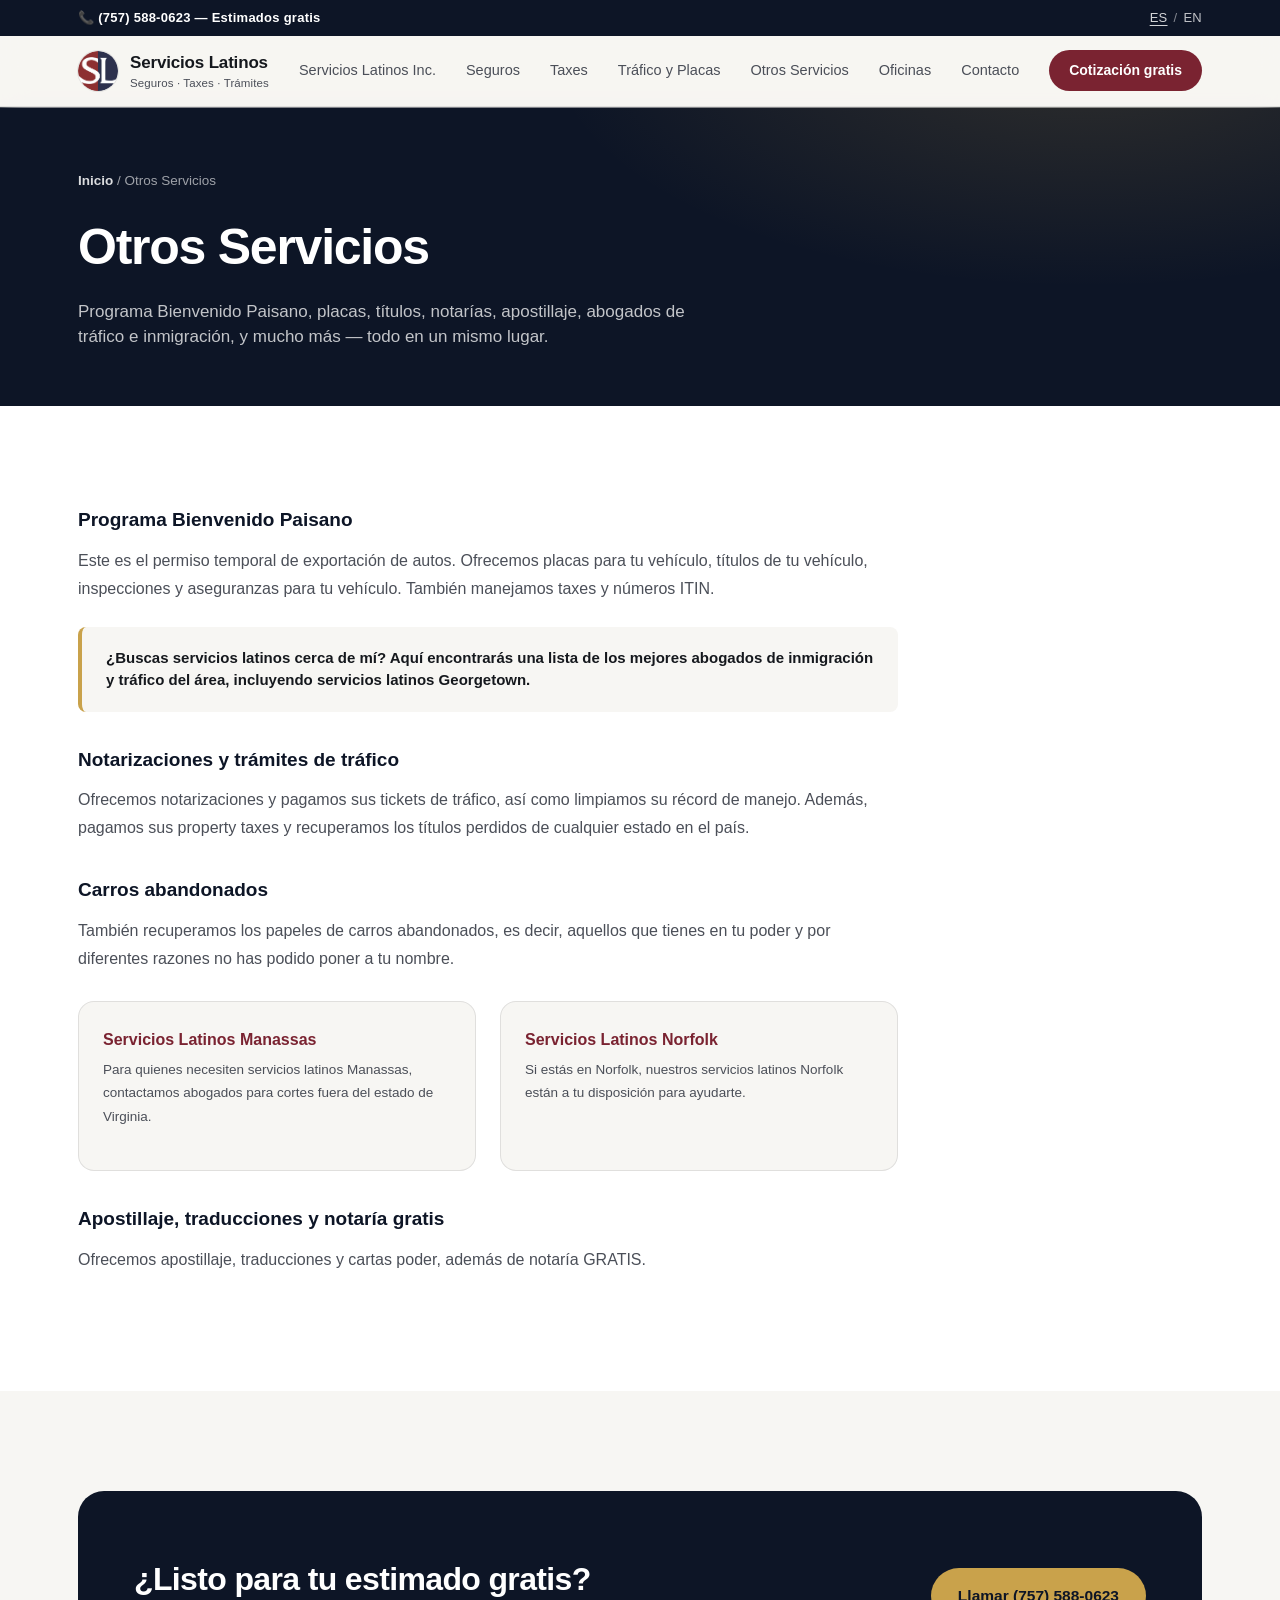
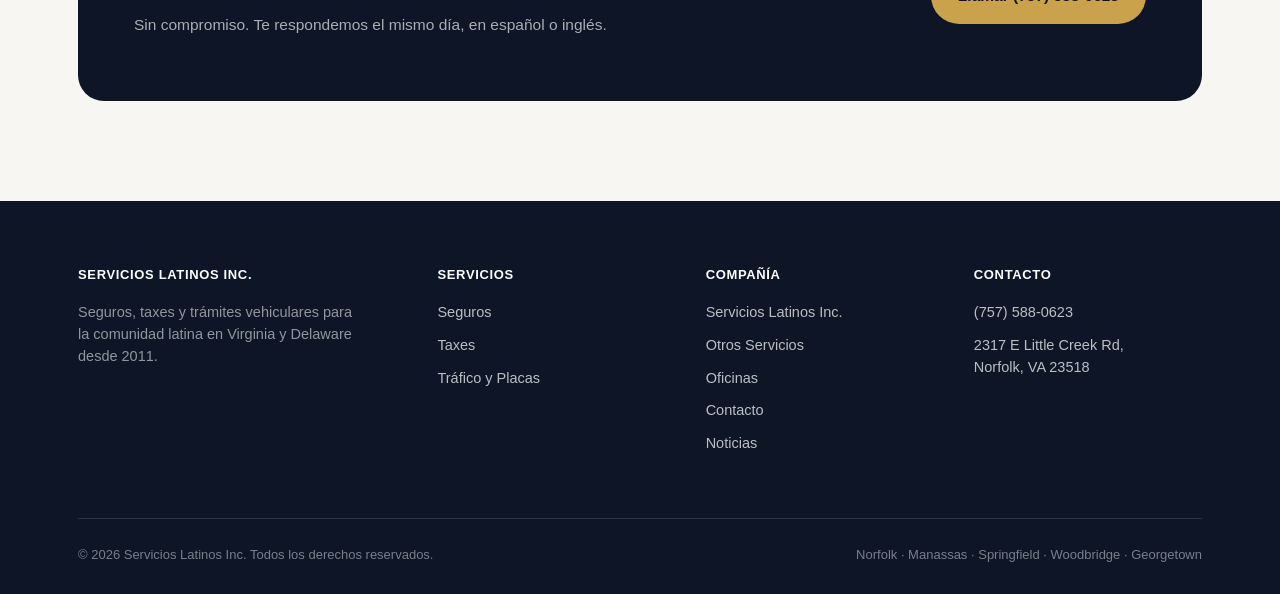
==== otros-servicios.html @ cc7e4045 "Add files via upload" ====
<!DOCTYPE html>
<html lang="es">
<head>
<meta charset="UTF-8">
<meta name="viewport" content="width=device-width, initial-scale=1.0">
<title>Otros Servicios — Servicios Latinos Inc.</title>
<link rel="stylesheet" href="styles.css">
<link rel="icon" type="image/png" href="[data-uri]">
</head>
<body>

<a href="#main" class="skip-link">Saltar al contenido</a>

<div class="utility">
  <div class="wrap">
    <a href="tel:7575880623" class="phone"><span data-i18n="utility.phone">📞 (757) 588-0623 — Estimados gratis</span></a>
    <div class="langs"><a href="#" class="lang-link active" data-lang="es">ES</a><span>/</span><a href="#" class="lang-link" data-lang="en">EN</a></div>
  </div>
</div>

<header class="main">
  <nav class="wrap">
    <a href="index.html" class="brand">
      <img class="brand-mark" src="[data-uri]" alt="Servicios Latinos Inc. logo" loading="lazy">
      <span class="brand-name">Servicios Latinos<small>Seguros · Taxes · Trámites</small></span>
    </a>
    <div class="nav-links">
      <a href="index.html#nosotros" data-i18n="nav.nosotros">Servicios Latinos Inc.</a>
      <a href="seguros.html" data-i18n="nav.seguros">Seguros</a>
      <a href="taxes.html" data-i18n="nav.taxes">Taxes</a>
      <a href="trafico.html" data-i18n="nav.trafico">Tráfico y Placas</a>
      <a href="otros-servicios.html" data-i18n="nav.otros">Otros Servicios</a>
      <a href="index.html#oficinas" data-i18n="nav.oficinas">Oficinas</a>
      <a href="index.html#contacto" data-i18n="nav.contacto">Contacto</a>
    </div>
    <a href="index.html#contacto" class="nav-cta" data-i18n="nav.cta">Cotización gratis</a>
    <button class="nav-toggle" id="navToggle" aria-label="Menu" aria-expanded="false"><span class="bar"></span><span class="bar"></span></button>
  </nav>
  <div class="mobile-menu" id="mobileMenu">
    <div class="wrap">

      <a href="index.html#nosotros" data-i18n="nav.nosotros">Servicios Latinos Inc.</a>
      <a href="seguros.html" data-i18n="nav.seguros">Seguros</a>
      <a href="taxes.html" data-i18n="nav.taxes">Taxes</a>
      <a href="trafico.html" data-i18n="nav.trafico">Tráfico y Placas</a>
      <a href="otros-servicios.html" data-i18n="nav.otros">Otros Servicios</a>
      <a href="index.html#oficinas" data-i18n="nav.oficinas">Oficinas</a>
      <a href="index.html#contacto" data-i18n="nav.contacto">Contacto</a>
    
      <a href="index.html#contacto" class="nav-cta" data-i18n="nav.cta">Cotización gratis</a>
    </div>
  </div>
</header>

<main id="main">

  <!-- PAGE HEADER -->
  <section class="page-header">
    <div class="wrap">
      <div class="breadcrumb"><a href="index.html" data-i18n="pg.breadcrumb_home">Inicio</a> / <span data-i18n="nav.otros">Otros Servicios</span></div>
      <h1 data-i18n="pg.title">Otros Servicios</h1>
      <p data-i18n="pg.sub">Programa Bienvenido Paisano, placas, títulos, notarías, apostillaje, abogados de tráfico e inmigración, y mucho más — todo en un mismo lugar.</p>
    </div>
  </section>

  <section class="content-section">
    <div class="wrap">
      <div class="prose reveal">

        <h3 data-i18n="pg.h_paisano">Programa Bienvenido Paisano</h3>
        <p data-i18n="pg.p_paisano">Este es el permiso temporal de exportación de autos. Ofrecemos placas para tu vehículo, títulos de tu vehículo, inspecciones y aseguranzas para tu vehículo. También manejamos taxes y números ITIN.</p>

        <div class="info-band" data-i18n="pg.near_me">¿Buscas servicios latinos cerca de mí? Aquí encontrarás una lista de los mejores abogados de inmigración y tráfico del área, incluyendo servicios latinos Georgetown.</div>

        <h3 data-i18n="pg.h_notary">Notarizaciones y trámites de tráfico</h3>
        <p data-i18n="pg.p_notary">Ofrecemos notarizaciones y pagamos sus tickets de tráfico, así como limpiamos su récord de manejo. Además, pagamos sus property taxes y recuperamos los títulos perdidos de cualquier estado en el país.</p>

        <h3 data-i18n="pg.h_abandoned">Carros abandonados</h3>
        <p data-i18n="pg.p_abandoned">También recuperamos los papeles de carros abandonados, es decir, aquellos que tienes en tu poder y por diferentes razones no has podido poner a tu nombre.</p>

        <div class="callout-grid">
          <div class="callout-card">
            <h4 data-i18n="pg.manassas_title">Servicios Latinos Manassas</h4>
            <p class="callout-sub" data-i18n="pg.p_manassas">Para quienes necesiten servicios latinos Manassas, contactamos abogados para cortes fuera del estado de Virginia.</p>
          </div>
          <div class="callout-card">
            <h4 data-i18n="pg.norfolk_title">Servicios Latinos Norfolk</h4>
            <p class="callout-sub" data-i18n="pg.p_norfolk">Si estás en Norfolk, nuestros servicios latinos Norfolk están a tu disposición para ayudarte.</p>
          </div>
        </div>

        <h3 data-i18n="pg.h_notarygratis">Apostillaje, traducciones y notaría gratis</h3>
        <p data-i18n="pg.p_notarygratis">Ofrecemos apostillaje, traducciones y cartas poder, además de notaría GRATIS.</p>

      </div>
    </div>
  </section>

  <!-- CTA BAND -->
  <section>
    <div class="wrap">
      <div class="cta-band">
        <div>
          <h3 data-i18n="cta.h3">¿Listo para tu estimado gratis?</h3>
          <p data-i18n="cta.p">Sin compromiso. Te respondemos el mismo día, en español o inglés.</p>
        </div>
        <a href="tel:7575880623" class="btn btn-primary"><span data-i18n="cta.button">Llamar (757) 588-0623</span></a>
      </div>
    </div>
  </section>

</main>

<footer>
  <div class="wrap">
    <div class="footer-grid">
      <div class="footer-brand">
        <h5>Servicios Latinos Inc.</h5>
        <p data-i18n="footer.tagline">Seguros, taxes y trámites vehiculares para la comunidad latina en Virginia y Delaware desde 2011.</p>
      </div>
      <div>
        <h5 data-i18n="footer.services">Servicios</h5>
        <ul>
          <li><a href="seguros.html" data-i18n="nav.seguros">Seguros</a></li>
          <li><a href="taxes.html" data-i18n="nav.taxes">Taxes</a></li>
          <li><a href="trafico.html" data-i18n="nav.trafico">Tráfico y Placas</a></li>
        </ul>
      </div>
      <div>
        <h5 data-i18n="footer.company">Compañía</h5>
        <ul>
          <li><a href="index.html#nosotros" data-i18n="nav.nosotros">Servicios Latinos Inc.</a></li>
          <li><a href="otros-servicios.html" data-i18n="nav.otros">Otros Servicios</a></li>
          <li><a href="index.html#oficinas" data-i18n="nav.oficinas">Oficinas</a></li>
          <li><a href="index.html#contacto" data-i18n="nav.contacto">Contacto</a></li>
          <li><a href="#" data-i18n="footer.news">Noticias</a></li>
        </ul>
      </div>
      <div>
        <h5 data-i18n="footer.contact">Contacto</h5>
        <ul>
          <li><a href="tel:7575880623">(757) 588-0623</a></li>
          <li data-i18n="footer.address">2317 E Little Creek Rd,<br>Norfolk, VA 23518</li>
        </ul>
      </div>
    </div>
    <div class="footer-bottom">
      <span data-i18n="footer.copyright">© 2026 Servicios Latinos Inc. Todos los derechos reservados.</span>
      <span>Norfolk · Manassas · Springfield · Woodbridge · Georgetown</span>
    </div>
  </div>
</footer>

<script>
  var translations = {
    es: {
      'utility.phone': '📞 (757) 588-0623 — Estimados gratis',
      'nav.seguros': 'Seguros', 'nav.taxes': 'Taxes', 'nav.trafico': 'Tráfico y Placas',
      'nav.oficinas': 'Oficinas', 'nav.contacto': 'Contacto', 'nav.cta': 'Cotización gratis',
      'nav.nosotros': 'Servicios Latinos Inc.', 'nav.otros': 'Otros Servicios',
      'pg.breadcrumb_home': 'Inicio',
      'pg.title': 'Otros Servicios',
      'pg.sub': 'Programa Bienvenido Paisano, placas, títulos, notarías, apostillaje, abogados de tráfico e inmigración, y mucho más — todo en un mismo lugar.',
      'pg.h_paisano': 'Programa Bienvenido Paisano',
      'pg.p_paisano': 'Este es el permiso temporal de exportación de autos. Ofrecemos placas para tu vehículo, títulos de tu vehículo, inspecciones y aseguranzas para tu vehículo. También manejamos taxes y números ITIN.',
      'pg.near_me': '¿Buscas servicios latinos cerca de mí? Aquí encontrarás una lista de los mejores abogados de inmigración y tráfico del área, incluyendo servicios latinos Georgetown.',
      'pg.h_notary': 'Notarizaciones y trámites de tráfico',
      'pg.p_notary': 'Ofrecemos notarizaciones y pagamos sus tickets de tráfico, así como limpiamos su récord de manejo. Además, pagamos sus property taxes y recuperamos los títulos perdidos de cualquier estado en el país.',
      'pg.h_abandoned': 'Carros abandonados',
      'pg.p_abandoned': 'También recuperamos los papeles de carros abandonados, es decir, aquellos que tienes en tu poder y por diferentes razones no has podido poner a tu nombre.',
      'pg.manassas_title': 'Servicios Latinos Manassas',
      'pg.p_manassas': 'Para quienes necesiten servicios latinos Manassas, contactamos abogados para cortes fuera del estado de Virginia.',
      'pg.norfolk_title': 'Servicios Latinos Norfolk',
      'pg.p_norfolk': 'Si estás en Norfolk, nuestros servicios latinos Norfolk están a tu disposición para ayudarte.',
      'pg.h_notarygratis': 'Apostillaje, traducciones y notaría gratis',
      'pg.p_notarygratis': 'Ofrecemos apostillaje, traducciones y cartas poder, además de notaría GRATIS.',
      'cta.h3': '¿Listo para tu estimado gratis?',
      'cta.p': 'Sin compromiso. Te respondemos el mismo día, en español o inglés.',
      'cta.button': 'Llamar (757) 588-0623',
      'footer.tagline': 'Seguros, taxes y trámites vehiculares para la comunidad latina en Virginia y Delaware desde 2011.',
      'footer.services': 'Servicios', 'footer.company': 'Compañía', 'footer.news': 'Noticias',
      'footer.contact': 'Contacto', 'footer.address': '2317 E Little Creek Rd,<br>Norfolk, VA 23518',
      'footer.copyright': '© 2026 Servicios Latinos Inc. Todos los derechos reservados.'
    },
    en: {
      'utility.phone': '📞 (757) 588-0623 — Free estimates',
      'nav.seguros': 'Insurance', 'nav.taxes': 'Taxes', 'nav.trafico': 'DMV &amp; Plates',
      'nav.oficinas': 'Offices', 'nav.contacto': 'Contact', 'nav.cta': 'Free quote',
      'nav.nosotros': 'Servicios Latinos Inc.', 'nav.otros': 'Other Services',
      'pg.breadcrumb_home': 'Home',
      'pg.title': 'Other Services',
      'pg.sub': 'Bienvenido Paisano vehicle export program, plates, titles, notary services, apostilles, traffic and immigration attorneys, and much more — all in one place.',
      'pg.h_paisano': 'Bienvenido Paisano Program',
      'pg.p_paisano': 'This is the temporary vehicle export permit. We offer license plates, vehicle titles, inspections, and insurance for your vehicle. We also handle taxes and ITIN numbers.',
      'pg.near_me': 'Looking for Latino services near you? Here you\'ll find a list of the best immigration and traffic attorneys in the area, including our Georgetown location.',
      'pg.h_notary': 'Notary Services and Traffic Paperwork',
      'pg.p_notary': 'We offer notary services and pay your traffic tickets, as well as clean up your driving record. We also pay your property taxes and recover lost titles from any state in the country.',
      'pg.h_abandoned': 'Abandoned Vehicles',
      'pg.p_abandoned': 'We also recover paperwork for abandoned cars — vehicles you have in your possession that, for various reasons, you haven\'t been able to put in your name.',
      'pg.manassas_title': 'Manassas Location',
      'pg.p_manassas': 'For those who need our Manassas location, we connect you with attorneys for courts outside the state of Virginia.',
      'pg.norfolk_title': 'Norfolk Location',
      'pg.p_norfolk': 'If you\'re in Norfolk, our Norfolk team is available to help you.',
      'pg.h_notarygratis': 'Apostilles, Translations, and Free Notary',
      'pg.p_notarygratis': 'We offer apostilles, translations, and powers of attorney, plus FREE notary service.',
      'cta.h3': 'Ready for your free quote?',
      'cta.p': 'No obligation. We\'ll get back to you the same day, in English or Spanish.',
      'cta.button': 'Call (757) 588-0623',
      'footer.tagline': 'Insurance, taxes, and vehicle services for the Latino community in Virginia and Delaware since 2011.',
      'footer.services': 'Services', 'footer.company': 'Company', 'footer.news': 'News',
      'footer.contact': 'Contact', 'footer.address': '2317 E Little Creek Rd,<br>Norfolk, VA 23518',
      'footer.copyright': '© 2026 Servicios Latinos Inc. All rights reserved.'
    }
  };

  function setLanguage(lang) {
    var dict = translations[lang] || translations.es;
    document.querySelectorAll('[data-i18n]').forEach(function(el){
      var key = el.getAttribute('data-i18n');
      if (dict[key] !== undefined) { el.innerHTML = dict[key]; }
    });
    document.querySelectorAll('.lang-link').forEach(function(el){
      el.classList.toggle('active', el.getAttribute('data-lang') === lang);
    });
    document.documentElement.setAttribute('lang', lang);
    try { localStorage.setItem('slIncLang', lang); } catch(e) {}
  }
  document.querySelectorAll('.lang-link').forEach(function(el){
    el.addEventListener('click', function(e){
      e.preventDefault();
      setLanguage(this.getAttribute('data-lang'));
    });
  });

  (function(){
    var saved = null;
    try { saved = localStorage.getItem('slIncLang'); } catch(e) {}
    if (saved === 'en' || saved === 'es') { setLanguage(saved); }
  })();
</script>

<script>
  (function(){
    var toggle = document.getElementById('navToggle');
    var menu = document.getElementById('mobileMenu');
    if (!toggle || !menu) return;

    function closeMenu(){
      menu.classList.remove('open');
      toggle.classList.remove('open');
      toggle.setAttribute('aria-expanded', 'false');
    }
    function openMenu(){
      menu.classList.add('open');
      toggle.classList.add('open');
      toggle.setAttribute('aria-expanded', 'true');
    }

    toggle.addEventListener('click', function(){
      if (menu.classList.contains('open')) { closeMenu(); } else { openMenu(); }
    });
    menu.querySelectorAll('a').forEach(function(link){
      link.addEventListener('click', closeMenu);
    });
    document.addEventListener('click', function(e){
      if (!menu.contains(e.target) && !toggle.contains(e.target)) { closeMenu(); }
    });
    window.addEventListener('resize', function(){
      if (window.innerWidth > 900) { closeMenu(); }
    });
  })();
</script>

<script>
  (function(){
    var targets = document.querySelectorAll('.reveal, .reveal-visual');
    if (!('IntersectionObserver' in window)) {
      targets.forEach(function(el){ el.classList.add('in-view'); });
      return;
    }
    var observer = new IntersectionObserver(function(entries){
      entries.forEach(function(entry){
        if (entry.isIntersecting) {
          entry.target.classList.add('in-view');
          observer.unobserve(entry.target);
        }
      });
    }, { threshold: 0.15, rootMargin: '0px 0px -60px 0px' });
    targets.forEach(function(el){ observer.observe(el); });
  })();
</script>

</body>
</html>
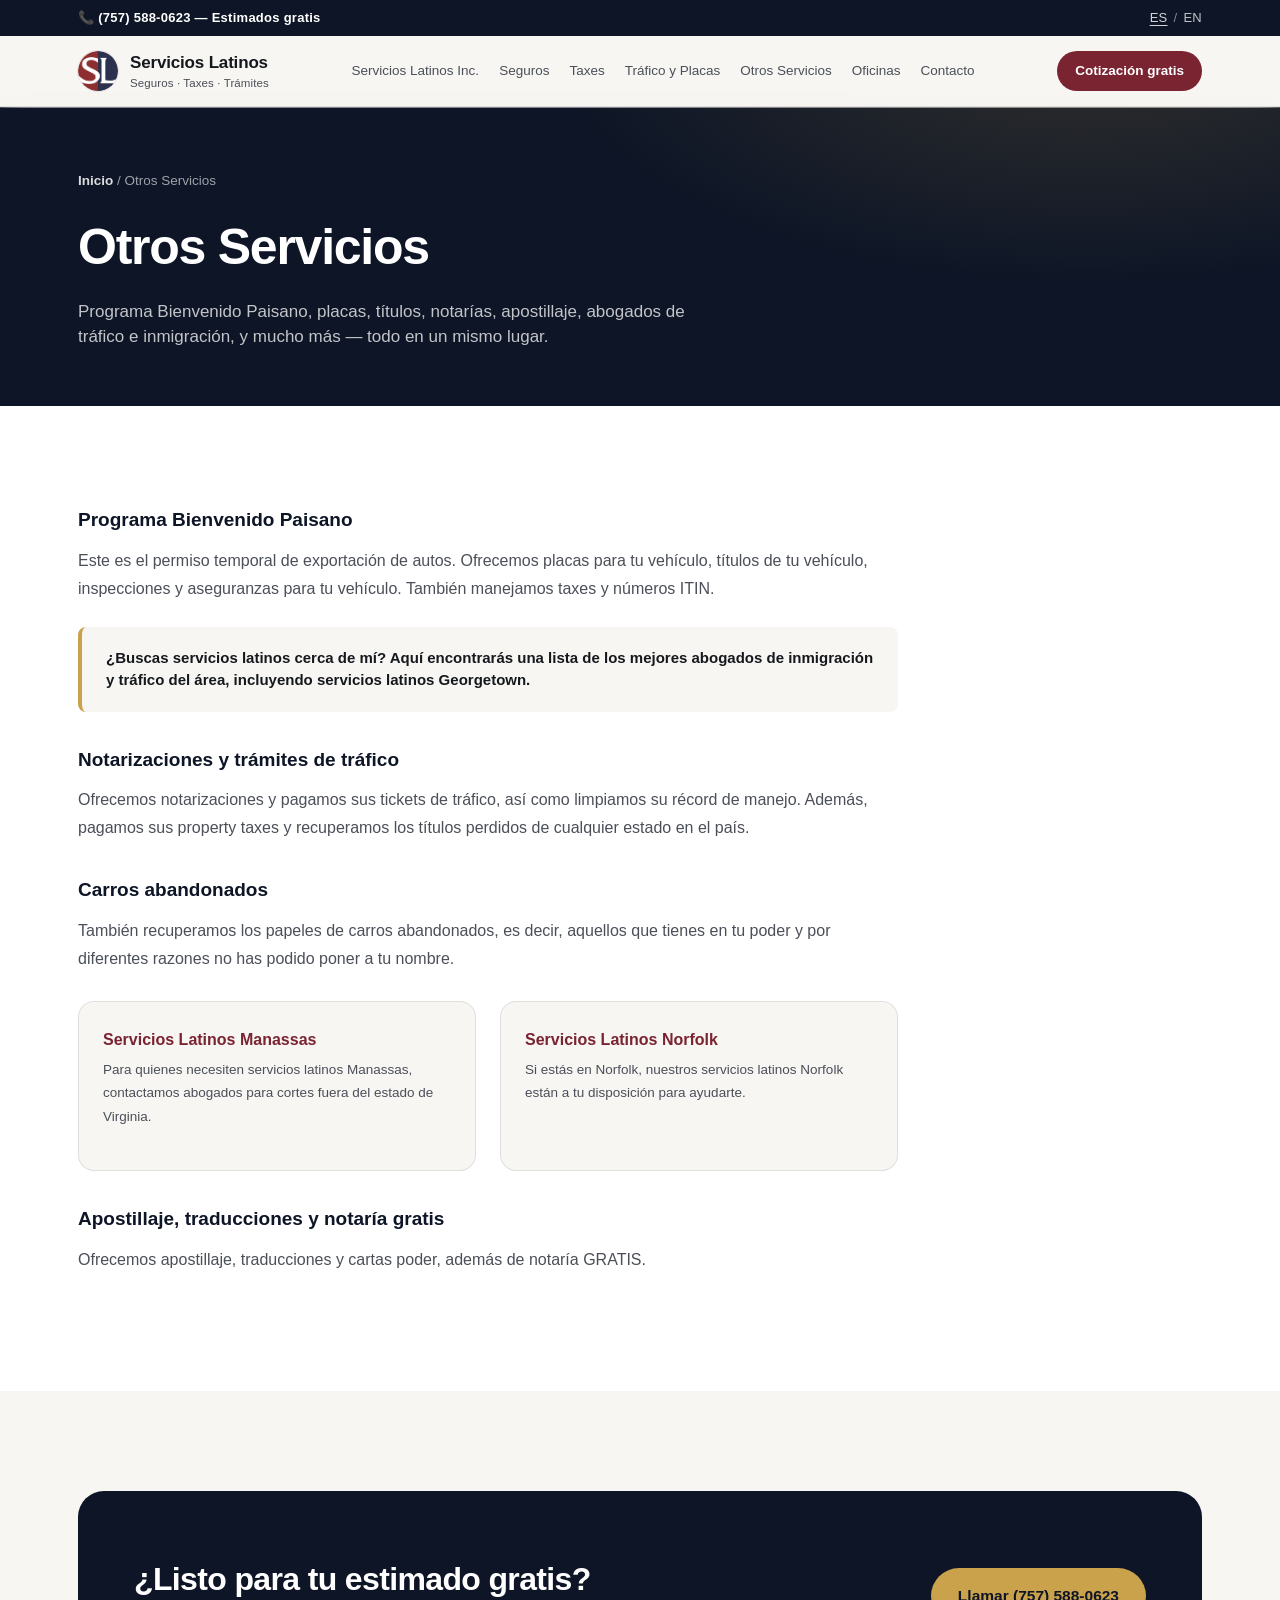
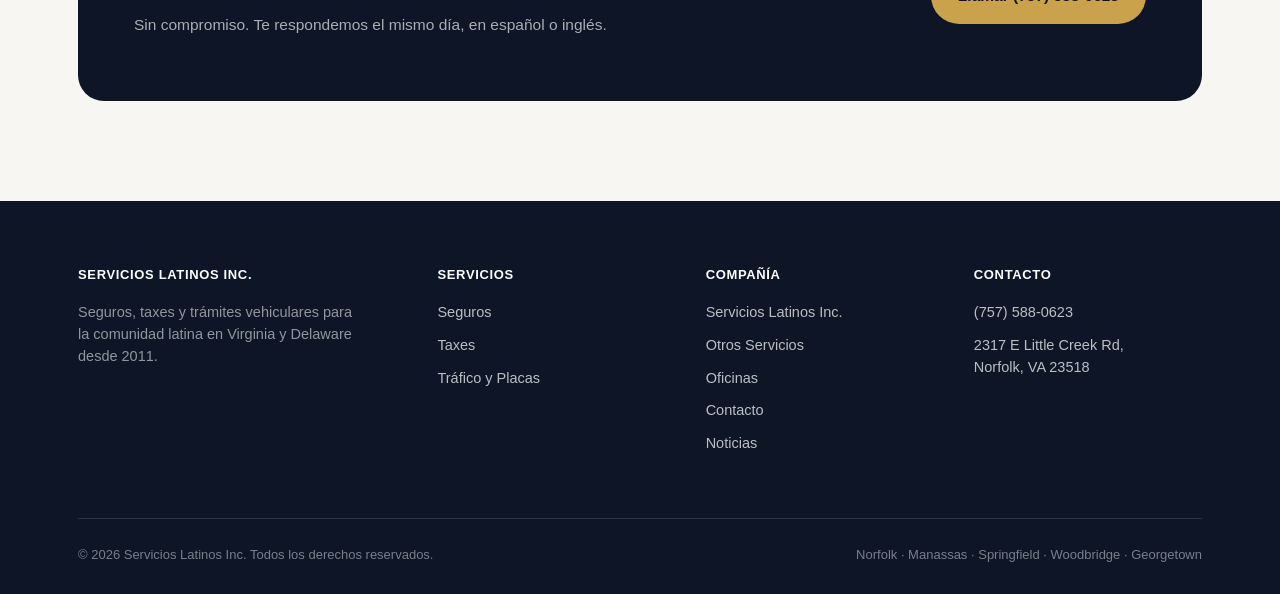
==== commit 7aca990b: "Add files via upload" ====
--- a/otros-servicios.html
+++ b/otros-servicios.html
@@ -4,6 +4,19 @@
 <meta charset="UTF-8">
 <meta name="viewport" content="width=device-width, initial-scale=1.0">
 <title>Otros Servicios — Servicios Latinos Inc.</title>
+<meta name="description" content="Programa Bienvenido Paisano, notarías, apostillaje, traducciones y más servicios para la comunidad latina.">
+
+<meta property="og:type" content="website">
+<meta property="og:title" content="Otros Servicios — Servicios Latinos Inc.">
+<meta property="og:description" content="Programa Bienvenido Paisano, notarías, apostillaje, traducciones y más servicios para la comunidad latina.">
+<meta property="og:image" content="https://servicios-latinos.vercel.app/logo.png">
+<meta property="og:url" content="https://servicios-latinos.vercel.app/otros-servicios.html">
+<meta property="og:site_name" content="Servicios Latinos Inc.">
+
+<meta name="twitter:card" content="summary">
+<meta name="twitter:title" content="Otros Servicios — Servicios Latinos Inc.">
+<meta name="twitter:description" content="Programa Bienvenido Paisano, notarías, apostillaje, traducciones y más servicios para la comunidad latina.">
+<meta name="twitter:image" content="https://servicios-latinos.vercel.app/logo.png">
 <link rel="stylesheet" href="styles.css">
 <link rel="icon" type="image/png" href="[data-uri]">
 </head>
--- a/styles.css
+++ b/styles.css
@@ -69,12 +69,12 @@
   .brand-name{font-size:17px;font-weight:650;letter-spacing:-0.01em;}
   .brand-name small{display:block;font-size:11.5px;font-weight:500;color:var(--ink-soft);letter-spacing:0.01em;}
 
-  .nav-links{display:flex;gap:30px;align-items:center;}
-  .nav-links a{font-size:14.5px;font-weight:500;color:var(--ink-soft);transition:color .15s ease;}
+  .nav-links{display:flex;gap:20px;align-items:center;}
+  .nav-links a{font-size:13.5px;font-weight:500;color:var(--ink-soft);transition:color .15s ease;white-space:nowrap;}
   .nav-links a:hover{color:var(--ink);}
   .nav-cta{
-    background:var(--maroon);color:#fff;padding:10px 20px;border-radius:100px;
-    font-size:14px;font-weight:600;white-space:nowrap;
+    background:var(--maroon);color:#fff;padding:10px 18px;border-radius:100px;
+    font-size:13.5px;font-weight:600;white-space:nowrap;
     transition:transform .15s ease, background .15s ease;
   }
   .nav-cta:hover{background:var(--maroon-bright); transform:translateY(-1px);}
@@ -143,7 +143,7 @@
     padding:14px 2px; font-size:15px;
   }
 
-  @media (max-width:900px){
+  @media (max-width:1180px){
     .nav-links{display:none;}
     .nav-toggle{display:block;}
     nav.wrap > .nav-cta{
@@ -155,7 +155,7 @@
       padding:7px 12px; font-size:12px; margin-right:8px;
     }
   }
-  @media (min-width:901px){
+  @media (min-width:1181px){
     .mobile-menu{display:none !important;}
   }
 
@@ -323,6 +323,7 @@
   }
   .service-content .link svg{width:15px;height:15px;transition:transform .15s ease;}
   .service-content .link:hover svg{transform:translateX(3px);}
+  .link-row{display:flex;flex-wrap:wrap;align-items:center;gap:14px 28px;}
 
   /* Seguros — deep navy field */
   .row-seguros{background:var(--navy-deep); color:#fff;}
@@ -404,6 +405,11 @@
   .office-state{font-size:11.5px;font-weight:700;letter-spacing:0.08em;text-transform:uppercase;color:var(--gold);margin-bottom:10px;display:block;}
   .office-card h4{font-size:17px;font-weight:650;margin:0 0 8px;}
   .office-card address{font-style:normal;font-size:14px;color:var(--ink-soft);margin-bottom:14px;line-height:1.5;}
+  .office-card address a.map-link{
+    color:inherit; text-decoration:none; border-bottom:1px dotted var(--ink-soft);
+    transition:color .15s ease, border-color .15s ease;
+  }
+  .office-card address a.map-link:hover{color:var(--navy); border-color:var(--navy);}
   .office-card a.tel{font-size:14.5px;font-weight:650;color:var(--navy);}
 
   /* ===== CTA band ===== */
